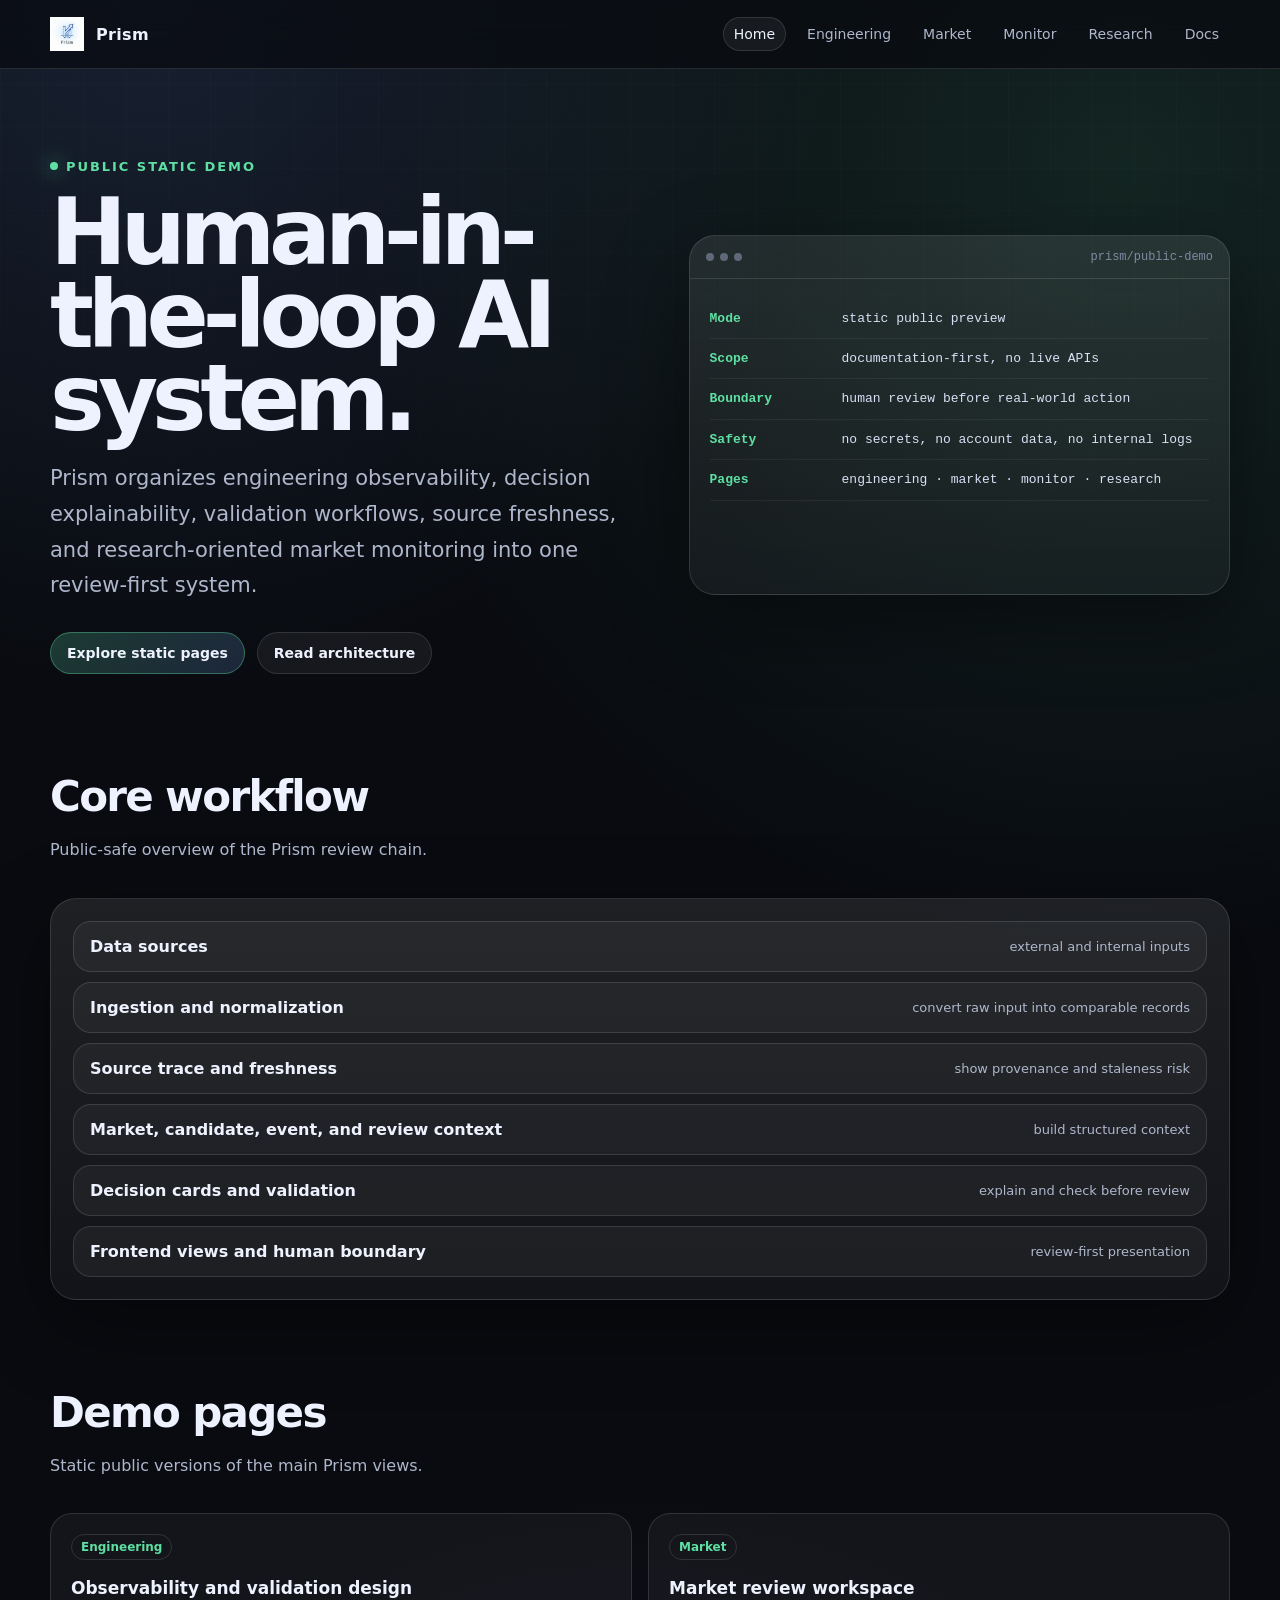
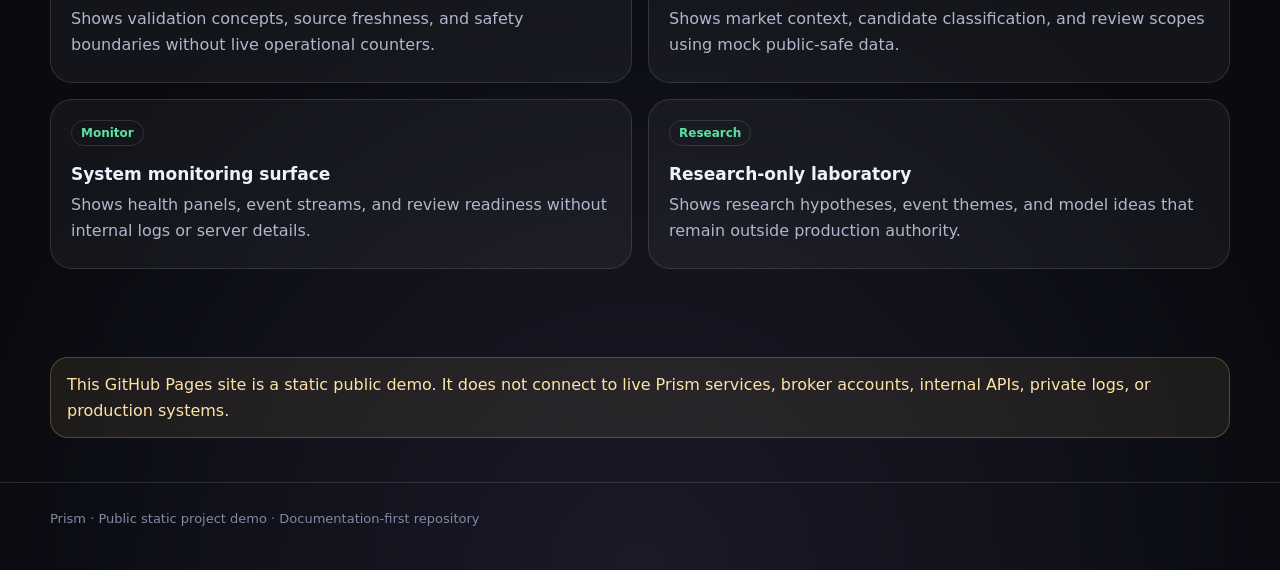
==== docs/index.html @ b82467ec "Add Prism GitHub Pages static demo home" ====
<!doctype html>
<html lang="en">
<head>
  <meta charset="utf-8" />
  <meta name="viewport" content="width=device-width, initial-scale=1" />
  <title>Prism · Human-in-the-loop AI System</title>
  <meta name="description" content="Prism public demo: engineering observability, decision explainability, validation workflows, and research-oriented market monitoring." />
  <link rel="stylesheet" href="assets/prism-pages.css" />
</head>
<body>
  <nav class="nav">
    <div class="wrap nav-inner">
      <a class="brand" href="index.html"><img src="../Logo/prism-logo-light.png" alt="Prism" />Prism</a>
      <div class="links">
        <a class="active" href="index.html">Home</a>
        <a href="engineering.html">Engineering</a>
        <a href="market.html">Market</a>
        <a href="monitor.html">Monitor</a>
        <a href="research.html">Research</a>
        <a href="../README.md">Docs</a>
      </div>
    </div>
  </nav>

  <main>
    <section class="hero">
      <div class="wrap hero-grid">
        <div>
          <div class="kicker">Public static demo</div>
          <h1>Human-in-the-loop AI system.</h1>
          <p class="lead">Prism organizes engineering observability, decision explainability, validation workflows, source freshness, and research-oriented market monitoring into one review-first system.</p>
          <div class="actions">
            <a class="btn primary" href="engineering.html">Explore static pages</a>
            <a class="btn" href="../docs/architecture.md">Read architecture</a>
          </div>
        </div>
        <div class="card terminal">
          <div class="terminal-head"><div class="dots"><span></span><span></span><span></span></div><span>prism/public-demo</span></div>
          <div class="terminal-body">
            <div class="line"><b>Mode</b><span>static public preview</span></div>
            <div class="line"><b>Scope</b><span>documentation-first, no live APIs</span></div>
            <div class="line"><b>Boundary</b><span>human review before real-world action</span></div>
            <div class="line"><b>Safety</b><span>no secrets, no account data, no internal logs</span></div>
            <div class="line"><b>Pages</b><span>engineering · market · monitor · research</span></div>
          </div>
        </div>
      </div>
    </section>

    <section class="section">
      <div class="wrap">
        <div class="section-head">
          <div><h2>Core workflow</h2><p>Public-safe overview of the Prism review chain.</p></div>
        </div>
        <div class="flow card pad">
          <div class="step"><strong>Data sources</strong><span>external and internal inputs</span></div>
          <div class="step"><strong>Ingestion and normalization</strong><span>convert raw input into comparable records</span></div>
          <div class="step"><strong>Source trace and freshness</strong><span>show provenance and staleness risk</span></div>
          <div class="step"><strong>Market, candidate, event, and review context</strong><span>build structured context</span></div>
          <div class="step"><strong>Decision cards and validation</strong><span>explain and check before review</span></div>
          <div class="step"><strong>Frontend views and human boundary</strong><span>review-first presentation</span></div>
        </div>
      </div>
    </section>

    <section class="section">
      <div class="wrap">
        <div class="section-head"><div><h2>Demo pages</h2><p>Static public versions of the main Prism views.</p></div></div>
        <div class="grid-2">
          <a class="module" href="engineering.html"><span class="tag">Engineering</span><h3>Observability and validation design</h3><p>Shows validation concepts, source freshness, and safety boundaries without live operational counters.</p></a>
          <a class="module" href="market.html"><span class="tag">Market</span><h3>Market review workspace</h3><p>Shows market context, candidate classification, and review scopes using mock public-safe data.</p></a>
          <a class="module" href="monitor.html"><span class="tag">Monitor</span><h3>System monitoring surface</h3><p>Shows health panels, event streams, and review readiness without internal logs or server details.</p></a>
          <a class="module" href="research.html"><span class="tag">Research</span><h3>Research-only laboratory</h3><p>Shows research hypotheses, event themes, and model ideas that remain outside production authority.</p></a>
        </div>
      </div>
    </section>

    <section class="section">
      <div class="wrap">
        <div class="notice">This GitHub Pages site is a static public demo. It does not connect to live Prism services, broker accounts, internal APIs, private logs, or production systems.</div>
      </div>
    </section>
  </main>

  <footer class="footer"><div class="wrap">Prism · Public static project demo · Documentation-first repository</div></footer>
</body>
</html>
---- docs/assets/prism-pages.css ----
:root {
  --bg: #090b10;
  --panel: rgba(255,255,255,.055);
  --panel-2: rgba(255,255,255,.085);
  --line: rgba(255,255,255,.12);
  --text: #eef2ff;
  --muted: #aeb7cc;
  --soft: #7f8aa3;
  --green: #5ee0a3;
  --blue: #74a7ff;
  --purple: #b39cff;
  --amber: #ffd27a;
  --red: #ff8a8a;
  --shadow: 0 24px 80px rgba(0,0,0,.42);
  color-scheme: dark;
}

* { box-sizing: border-box; }

html { scroll-behavior: smooth; }

body {
  margin: 0;
  font-family: Inter, ui-sans-serif, system-ui, -apple-system, BlinkMacSystemFont, "Segoe UI", sans-serif;
  color: var(--text);
  background:
    radial-gradient(circle at 12% 0%, rgba(116,167,255,.14), transparent 28%),
    radial-gradient(circle at 88% 8%, rgba(94,224,163,.12), transparent 34%),
    radial-gradient(circle at 50% 100%, rgba(179,156,255,.10), transparent 30%),
    var(--bg);
  min-height: 100vh;
}

body::before {
  content: "";
  position: fixed;
  inset: 0;
  pointer-events: none;
  background-image: linear-gradient(rgba(255,255,255,.025) 1px, transparent 1px), linear-gradient(90deg, rgba(255,255,255,.025) 1px, transparent 1px);
  background-size: 42px 42px;
  mask-image: linear-gradient(to bottom, rgba(0,0,0,.75), transparent 82%);
}

a { color: inherit; text-decoration: none; }

.wrap {
  width: min(1180px, calc(100% - 36px));
  margin: 0 auto;
}

.nav {
  position: sticky;
  top: 0;
  z-index: 20;
  backdrop-filter: blur(18px);
  background: rgba(9,11,16,.72);
  border-bottom: 1px solid var(--line);
}

.nav-inner {
  display: flex;
  align-items: center;
  justify-content: space-between;
  min-height: 68px;
  gap: 18px;
}

.brand {
  display: flex;
  align-items: center;
  gap: 12px;
  font-weight: 760;
  letter-spacing: .02em;
}

.brand img {
  width: 34px;
  height: 34px;
  object-fit: contain;
}

.links {
  display: flex;
  flex-wrap: wrap;
  justify-content: flex-end;
  gap: 10px;
  color: var(--muted);
  font-size: 14px;
}

.links a {
  padding: 8px 10px;
  border: 1px solid transparent;
  border-radius: 999px;
}

.links a:hover, .links a.active {
  border-color: var(--line);
  background: var(--panel);
  color: var(--text);
}

.hero {
  padding: 86px 0 54px;
}

.hero-grid {
  display: grid;
  grid-template-columns: minmax(0, 1.06fr) minmax(320px, .94fr);
  gap: 28px;
  align-items: center;
}

.kicker {
  display: inline-flex;
  gap: 8px;
  align-items: center;
  color: var(--green);
  font-size: 13px;
  text-transform: uppercase;
  letter-spacing: .15em;
  font-weight: 720;
}

.kicker::before {
  content: "";
  width: 8px;
  height: 8px;
  border-radius: 50%;
  background: var(--green);
  box-shadow: 0 0 20px rgba(94,224,163,.9);
}

h1 {
  font-size: clamp(44px, 8vw, 92px);
  line-height: .9;
  margin: 18px 0;
  letter-spacing: -.07em;
}

h2 {
  font-size: clamp(26px, 4vw, 42px);
  margin: 0 0 12px;
  letter-spacing: -.04em;
}

h3 {
  margin: 0 0 8px;
  font-size: 17px;
}

.lead {
  max-width: 760px;
  color: var(--muted);
  font-size: clamp(17px, 2vw, 21px);
  line-height: 1.7;
}

.actions {
  display: flex;
  flex-wrap: wrap;
  gap: 12px;
  margin-top: 28px;
}

.btn {
  display: inline-flex;
  align-items: center;
  gap: 8px;
  border-radius: 999px;
  border: 1px solid var(--line);
  padding: 12px 16px;
  background: var(--panel);
  color: var(--text);
  font-weight: 650;
  font-size: 14px;
}

.btn.primary {
  background: linear-gradient(135deg, rgba(94,224,163,.22), rgba(116,167,255,.18));
  border-color: rgba(94,224,163,.38);
}

.card {
  border: 1px solid var(--line);
  background: linear-gradient(180deg, var(--panel-2), rgba(255,255,255,.04));
  border-radius: 26px;
  box-shadow: var(--shadow);
  overflow: hidden;
}

.card.pad { padding: 22px; }

.terminal {
  min-height: 360px;
}

.terminal-head {
  display: flex;
  align-items: center;
  justify-content: space-between;
  padding: 14px 16px;
  border-bottom: 1px solid var(--line);
  color: var(--soft);
  font: 12px ui-monospace, SFMono-Regular, Menlo, monospace;
}

.dots { display: flex; gap: 6px; }
.dots span { width: 8px; height: 8px; border-radius: 50%; background: var(--soft); opacity: .65; }

.terminal-body {
  padding: 20px;
  font: 13px/1.8 ui-monospace, SFMono-Regular, Menlo, monospace;
  color: #d8e0f5;
}

.line { display: flex; gap: 12px; border-bottom: 1px solid rgba(255,255,255,.055); padding: 8px 0; }
.line b { color: var(--green); min-width: 120px; }

.section { padding: 44px 0; }

.section-head {
  display: flex;
  align-items: end;
  justify-content: space-between;
  gap: 18px;
  margin-bottom: 18px;
}

.section-head p, .muted { color: var(--muted); line-height: 1.65; }

.grid-3 {
  display: grid;
  grid-template-columns: repeat(3, minmax(0, 1fr));
  gap: 16px;
}

.grid-2 {
  display: grid;
  grid-template-columns: repeat(2, minmax(0, 1fr));
  gap: 16px;
}

.module {
  min-height: 170px;
  padding: 20px;
  border-radius: 22px;
  border: 1px solid var(--line);
  background: rgba(255,255,255,.045);
}

.module .tag {
  display: inline-flex;
  margin-bottom: 18px;
  padding: 5px 9px;
  border-radius: 999px;
  border: 1px solid var(--line);
  color: var(--green);
  font-size: 12px;
  font-weight: 700;
}

.module p { color: var(--muted); line-height: 1.65; margin: 0; }

.flow {
  display: grid;
  gap: 10px;
}

.step {
  display: flex;
  align-items: center;
  justify-content: space-between;
  gap: 12px;
  padding: 15px 16px;
  border: 1px solid var(--line);
  border-radius: 18px;
  background: rgba(255,255,255,.045);
}

.step span { color: var(--muted); font-size: 13px; }

.panel-list { display: grid; gap: 12px; }

.panel-row {
  display: grid;
  grid-template-columns: 150px 1fr auto;
  gap: 14px;
  align-items: center;
  padding: 14px;
  border-radius: 18px;
  border: 1px solid var(--line);
  background: rgba(255,255,255,.045);
}

.pill {
  display: inline-flex;
  padding: 5px 9px;
  border: 1px solid var(--line);
  border-radius: 999px;
  font-size: 12px;
  color: var(--muted);
}

.status-ok { color: var(--green); }
.status-warn { color: var(--amber); }
.status-info { color: var(--blue); }

.footer {
  border-top: 1px solid var(--line);
  padding: 28px 0 44px;
  color: var(--soft);
  font-size: 13px;
}

.notice {
  border: 1px solid rgba(255,210,122,.24);
  background: rgba(255,210,122,.08);
  color: #ffe2a6;
  border-radius: 18px;
  padding: 14px 16px;
  line-height: 1.6;
}

@media (max-width: 860px) {
  .hero { padding-top: 52px; }
  .hero-grid, .grid-2, .grid-3 { grid-template-columns: 1fr; }
  .section-head { display: block; }
  .panel-row { grid-template-columns: 1fr; }
  .links { gap: 2px; font-size: 13px; }
  .nav-inner { align-items: flex-start; flex-direction: column; padding: 14px 0; }
}
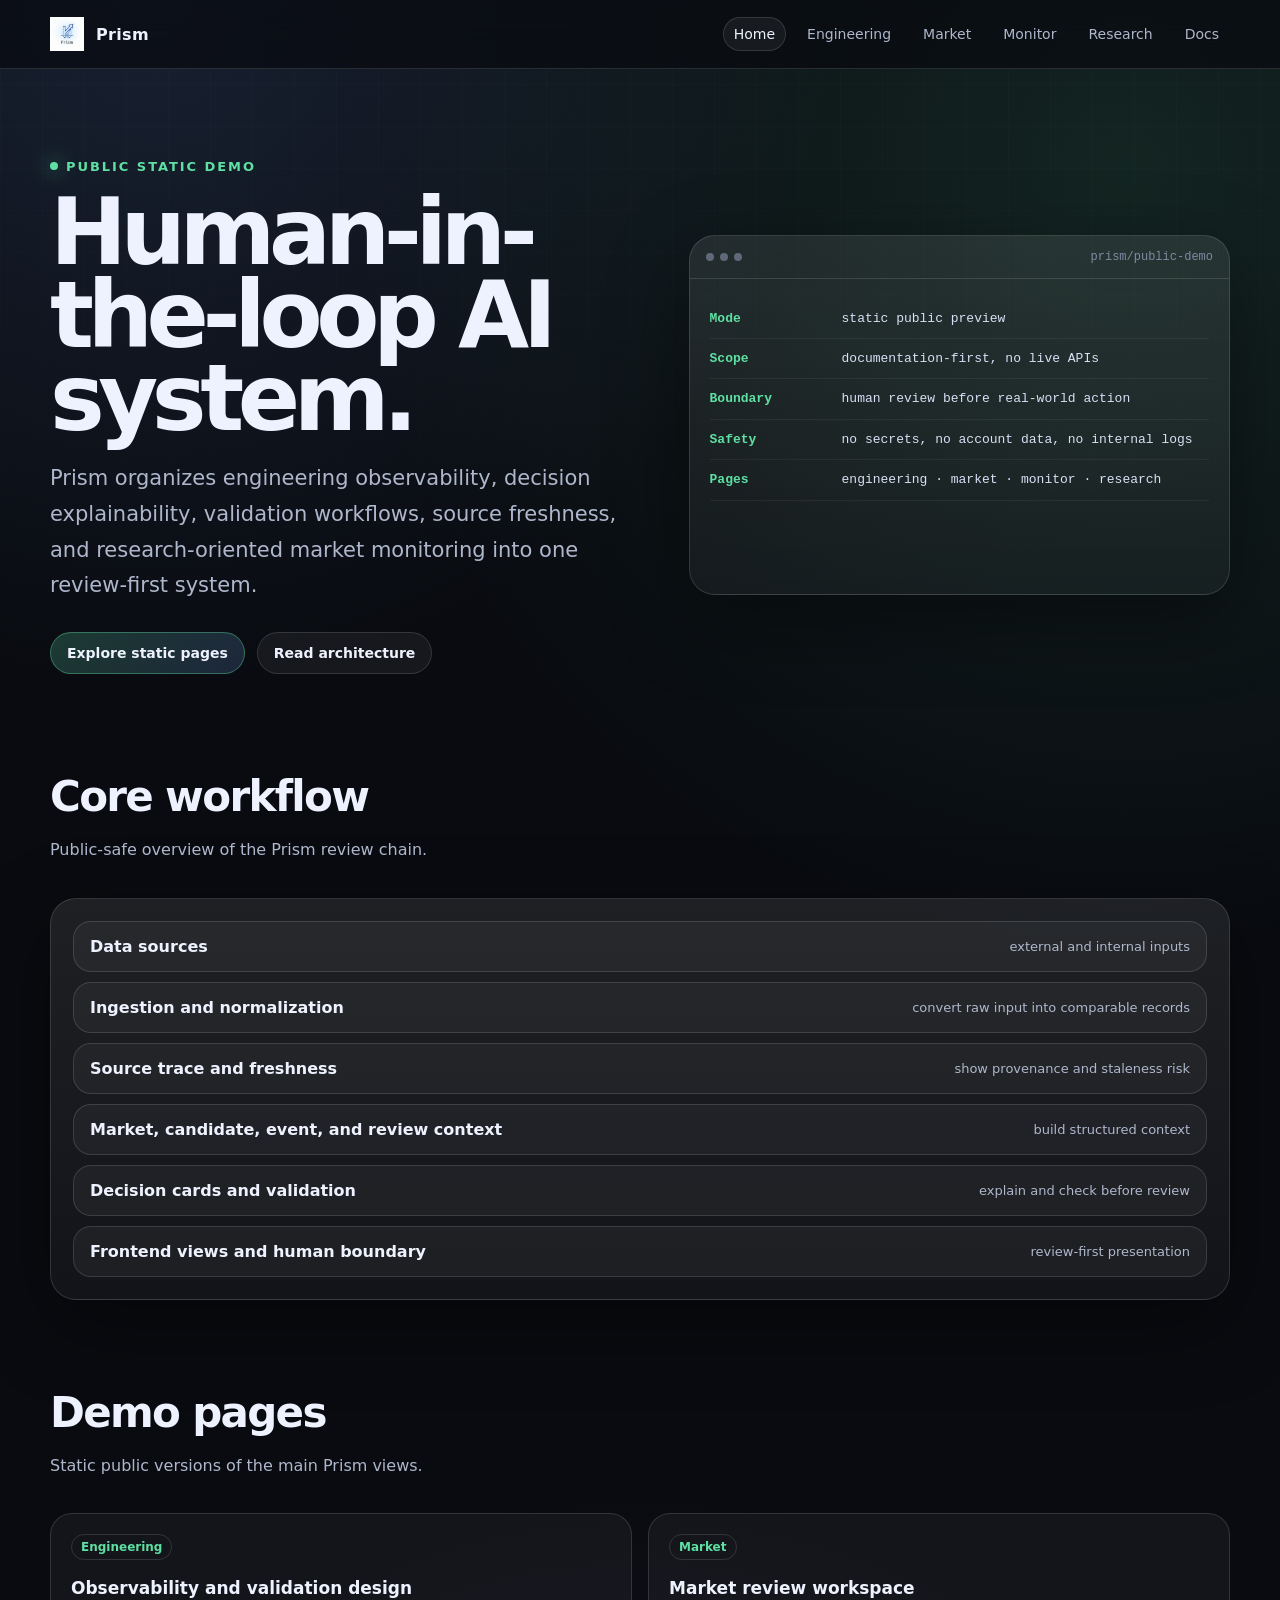
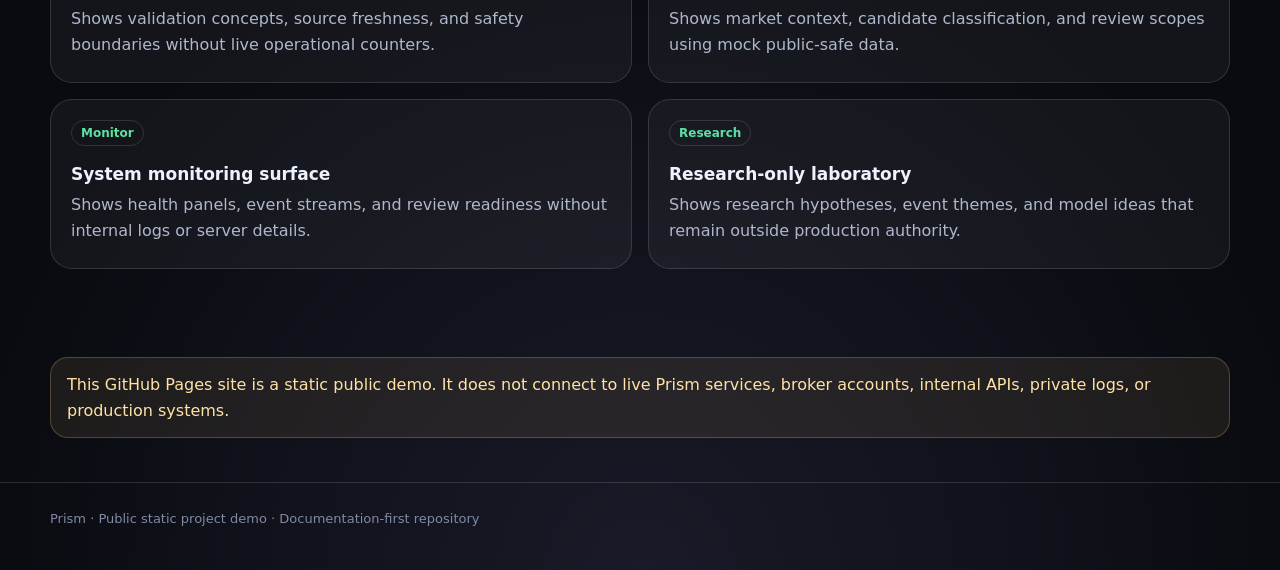
==== commit 1a4e3dcd: "Redirect GitHub Pages root to docs/site demo" ====
--- a/docs/index.html
+++ b/docs/index.html
@@ -3,85 +3,16 @@
 <head>
   <meta charset="utf-8" />
   <meta name="viewport" content="width=device-width, initial-scale=1" />
-  <title>Prism · Human-in-the-loop AI System</title>
-  <meta name="description" content="Prism public demo: engineering observability, decision explainability, validation workflows, and research-oriented market monitoring." />
-  <link rel="stylesheet" href="assets/prism-pages.css" />
+  <meta http-equiv="refresh" content="0; url=site/index.html" />
+  <title>Prism · Redirecting</title>
+  <link rel="canonical" href="site/index.html" />
+  <style>
+    body{margin:0;min-height:100vh;display:grid;place-items:center;background:#090b10;color:#eef2ff;font-family:system-ui,-apple-system,BlinkMacSystemFont,"Segoe UI",sans-serif}a{color:#5ee0a3}
+  </style>
 </head>
 <body>
-  <nav class="nav">
-    <div class="wrap nav-inner">
-      <a class="brand" href="index.html"><img src="../Logo/prism-logo-light.png" alt="Prism" />Prism</a>
-      <div class="links">
-        <a class="active" href="index.html">Home</a>
-        <a href="engineering.html">Engineering</a>
-        <a href="market.html">Market</a>
-        <a href="monitor.html">Monitor</a>
-        <a href="research.html">Research</a>
-        <a href="../README.md">Docs</a>
-      </div>
-    </div>
-  </nav>
-
   <main>
-    <section class="hero">
-      <div class="wrap hero-grid">
-        <div>
-          <div class="kicker">Public static demo</div>
-          <h1>Human-in-the-loop AI system.</h1>
-          <p class="lead">Prism organizes engineering observability, decision explainability, validation workflows, source freshness, and research-oriented market monitoring into one review-first system.</p>
-          <div class="actions">
-            <a class="btn primary" href="engineering.html">Explore static pages</a>
-            <a class="btn" href="../docs/architecture.md">Read architecture</a>
-          </div>
-        </div>
-        <div class="card terminal">
-          <div class="terminal-head"><div class="dots"><span></span><span></span><span></span></div><span>prism/public-demo</span></div>
-          <div class="terminal-body">
-            <div class="line"><b>Mode</b><span>static public preview</span></div>
-            <div class="line"><b>Scope</b><span>documentation-first, no live APIs</span></div>
-            <div class="line"><b>Boundary</b><span>human review before real-world action</span></div>
-            <div class="line"><b>Safety</b><span>no secrets, no account data, no internal logs</span></div>
-            <div class="line"><b>Pages</b><span>engineering · market · monitor · research</span></div>
-          </div>
-        </div>
-      </div>
-    </section>
-
-    <section class="section">
-      <div class="wrap">
-        <div class="section-head">
-          <div><h2>Core workflow</h2><p>Public-safe overview of the Prism review chain.</p></div>
-        </div>
-        <div class="flow card pad">
-          <div class="step"><strong>Data sources</strong><span>external and internal inputs</span></div>
-          <div class="step"><strong>Ingestion and normalization</strong><span>convert raw input into comparable records</span></div>
-          <div class="step"><strong>Source trace and freshness</strong><span>show provenance and staleness risk</span></div>
-          <div class="step"><strong>Market, candidate, event, and review context</strong><span>build structured context</span></div>
-          <div class="step"><strong>Decision cards and validation</strong><span>explain and check before review</span></div>
-          <div class="step"><strong>Frontend views and human boundary</strong><span>review-first presentation</span></div>
-        </div>
-      </div>
-    </section>
-
-    <section class="section">
-      <div class="wrap">
-        <div class="section-head"><div><h2>Demo pages</h2><p>Static public versions of the main Prism views.</p></div></div>
-        <div class="grid-2">
-          <a class="module" href="engineering.html"><span class="tag">Engineering</span><h3>Observability and validation design</h3><p>Shows validation concepts, source freshness, and safety boundaries without live operational counters.</p></a>
-          <a class="module" href="market.html"><span class="tag">Market</span><h3>Market review workspace</h3><p>Shows market context, candidate classification, and review scopes using mock public-safe data.</p></a>
-          <a class="module" href="monitor.html"><span class="tag">Monitor</span><h3>System monitoring surface</h3><p>Shows health panels, event streams, and review readiness without internal logs or server details.</p></a>
-          <a class="module" href="research.html"><span class="tag">Research</span><h3>Research-only laboratory</h3><p>Shows research hypotheses, event themes, and model ideas that remain outside production authority.</p></a>
-        </div>
-      </div>
-    </section>
-
-    <section class="section">
-      <div class="wrap">
-        <div class="notice">This GitHub Pages site is a static public demo. It does not connect to live Prism services, broker accounts, internal APIs, private logs, or production systems.</div>
-      </div>
-    </section>
+    <p>Redirecting to <a href="site/index.html">Prism static demo</a>...</p>
   </main>
-
-  <footer class="footer"><div class="wrap">Prism · Public static project demo · Documentation-first repository</div></footer>
 </body>
 </html>
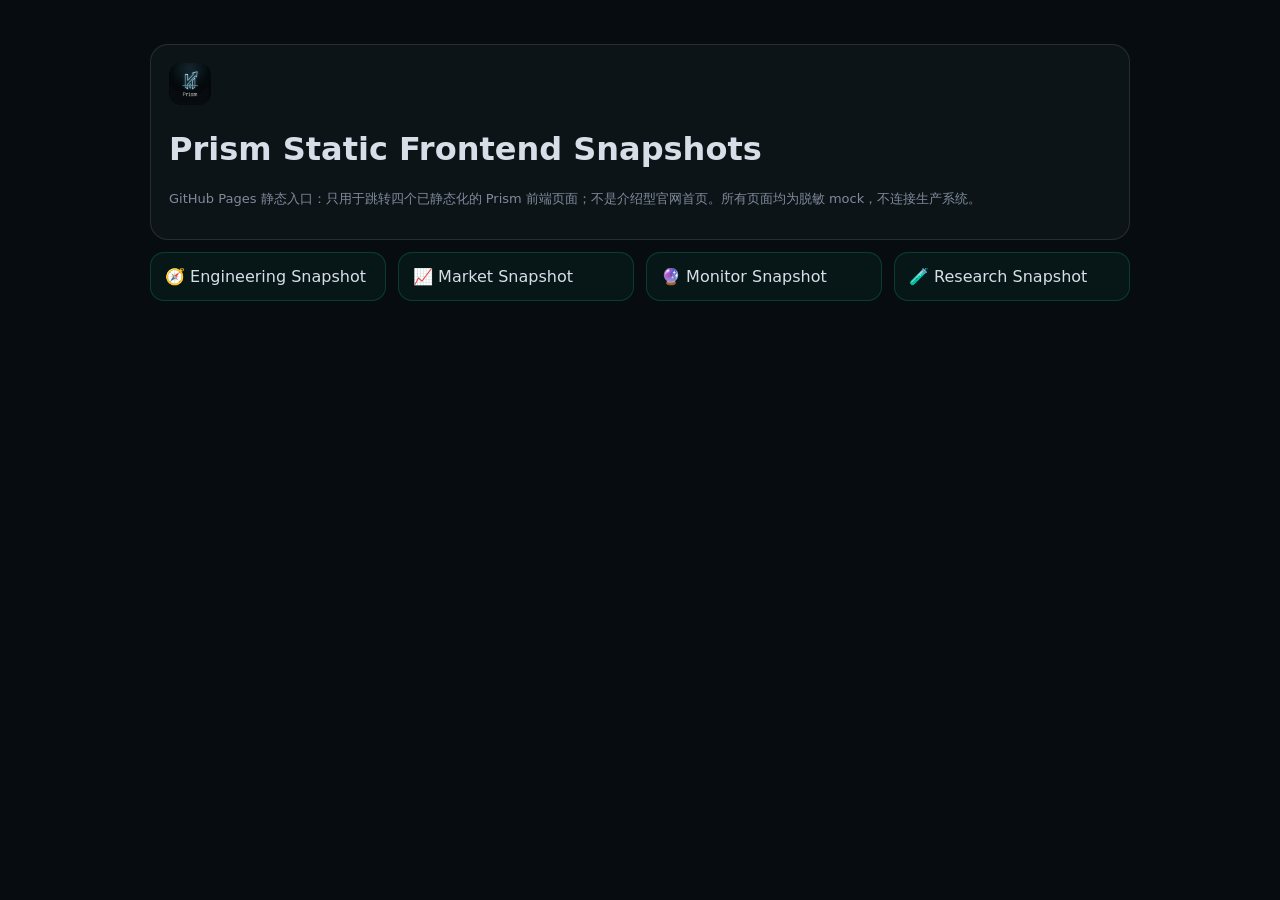
==== commit 3d0cb81c: "Organize docs and replace Pages demo with frontend snapshots" ====
--- a/docs/index.html
+++ b/docs/index.html
@@ -1,18 +1 @@
-<!doctype html>
-<html lang="en">
-<head>
-  <meta charset="utf-8" />
-  <meta name="viewport" content="width=device-width, initial-scale=1" />
-  <meta http-equiv="refresh" content="0; url=site/index.html" />
-  <title>Prism · Redirecting</title>
-  <link rel="canonical" href="site/index.html" />
-  <style>
-    body{margin:0;min-height:100vh;display:grid;place-items:center;background:#090b10;color:#eef2ff;font-family:system-ui,-apple-system,BlinkMacSystemFont,"Segoe UI",sans-serif}a{color:#5ee0a3}
-  </style>
-</head>
-<body>
-  <main>
-    <p>Redirecting to <a href="site/index.html">Prism static demo</a>...</p>
-  </main>
-</body>
-</html>
+<!doctype html><meta charset="utf-8"><meta http-equiv="refresh" content="0; url=site/index.html"><link rel="canonical" href="site/index.html"><title>Prism Static Demo</title><p><a href="site/index.html">Open Prism static demo</a></p>
